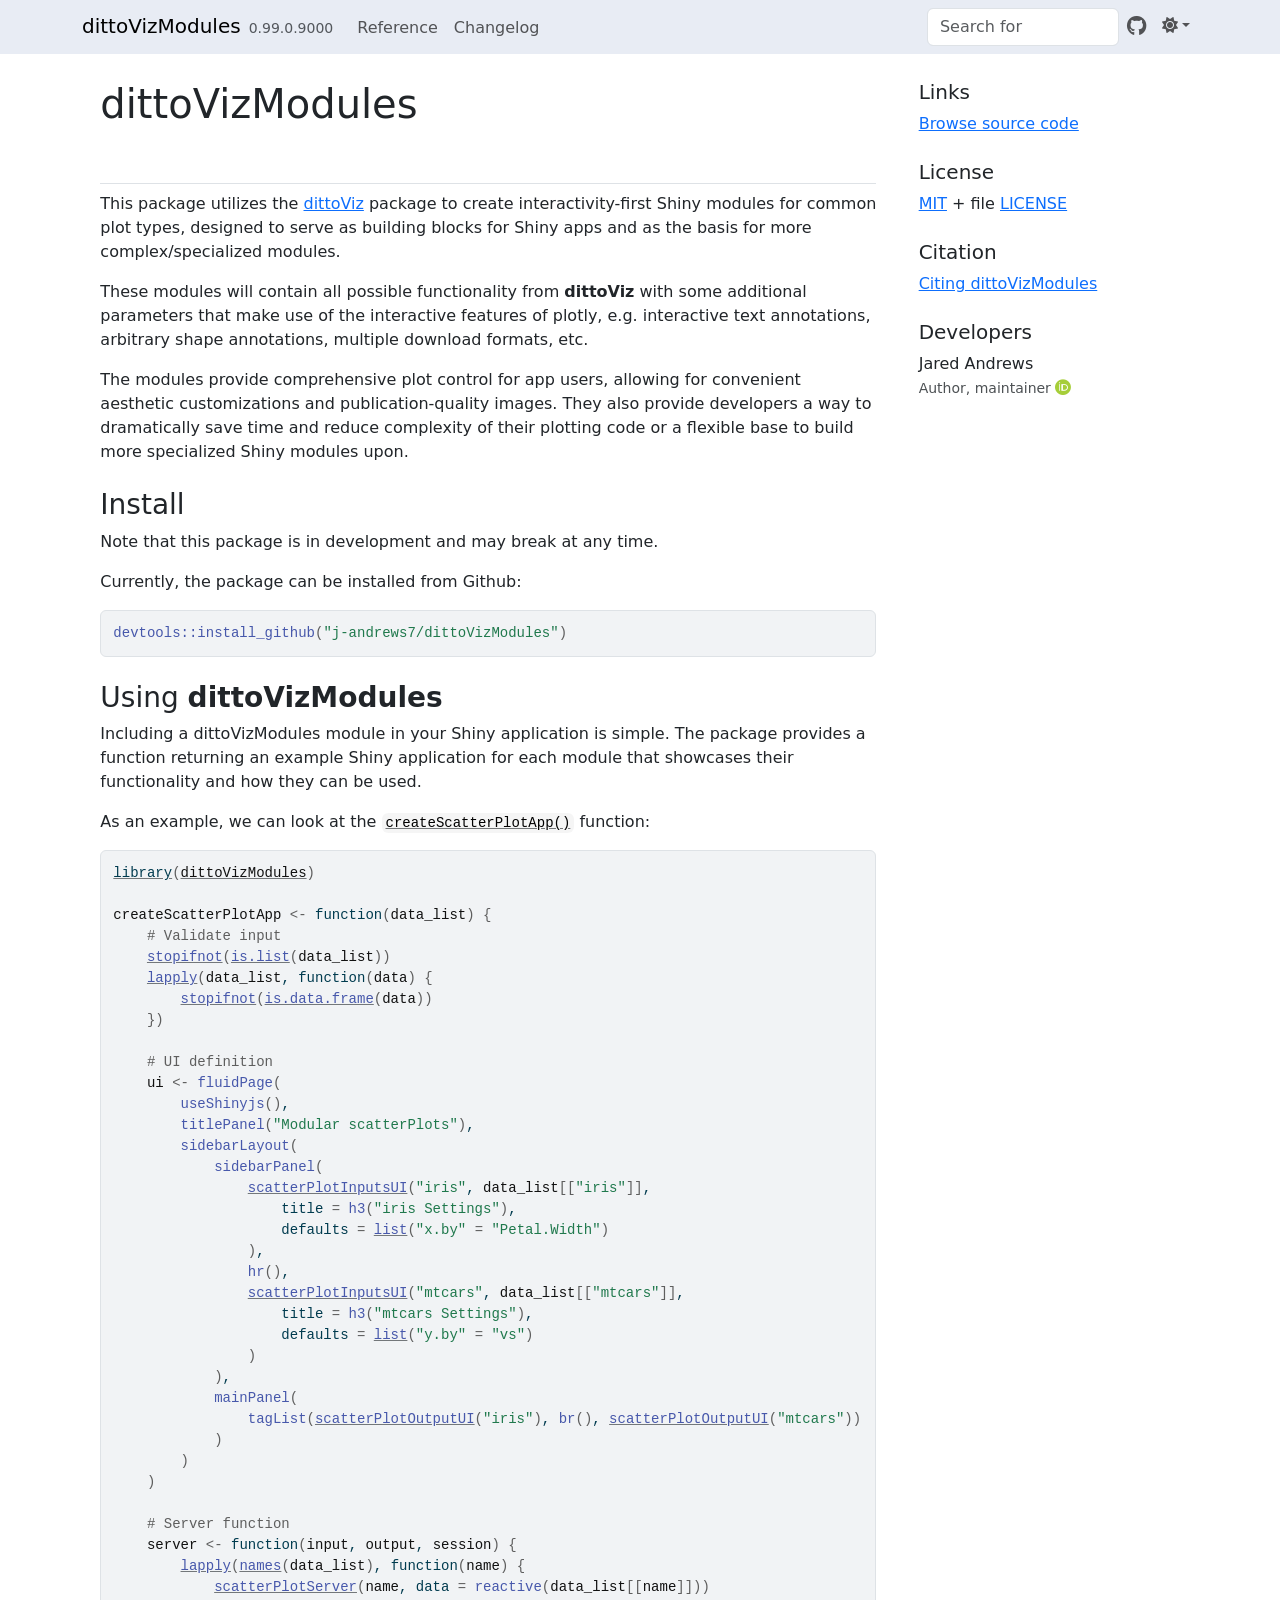
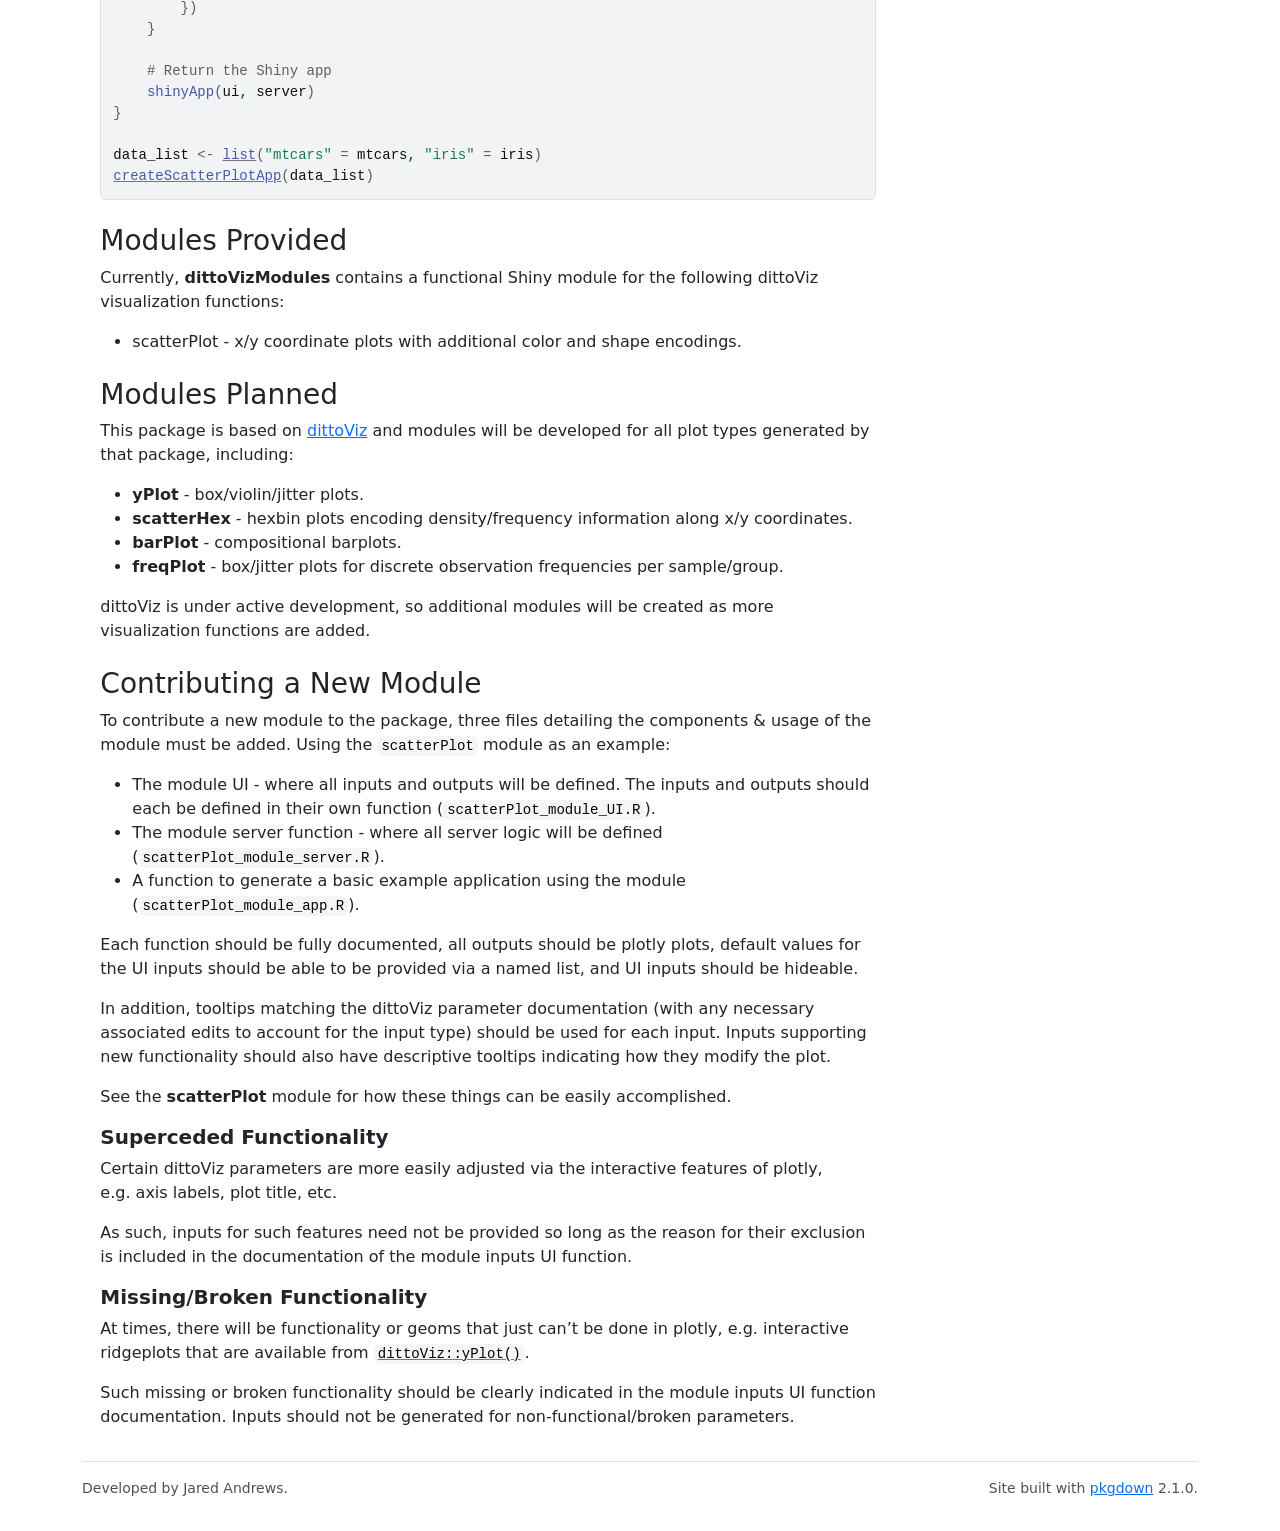
==== index.html @ 71a92047 "Deploying to gh-pages from @ j-andrews7/dittoVizModules@448b293eb25b6482a7c7580c569aba8361c8b3fa 🚀" ====
<!DOCTYPE html>
<!-- Generated by pkgdown: do not edit by hand --><html lang="en">
<head>
<meta http-equiv="Content-Type" content="text/html; charset=UTF-8">
<meta charset="utf-8">
<meta http-equiv="X-UA-Compatible" content="IE=edge">
<meta name="viewport" content="width=device-width, initial-scale=1, shrink-to-fit=no">
<title>Flexible, Interactive Shiny Modules For dittoViz Plots • dittoVizModules</title>
<script src="lightswitch.js"></script><script src="deps/jquery-3.6.0/jquery-3.6.0.min.js"></script><meta name="viewport" content="width=device-width, initial-scale=1, shrink-to-fit=no">
<link href="deps/bootstrap-5.3.1/bootstrap.min.css" rel="stylesheet">
<script src="deps/bootstrap-5.3.1/bootstrap.bundle.min.js"></script><link href="deps/font-awesome-6.4.2/css/all.min.css" rel="stylesheet">
<link href="deps/font-awesome-6.4.2/css/v4-shims.min.css" rel="stylesheet">
<script src="deps/headroom-0.11.0/headroom.min.js"></script><script src="deps/headroom-0.11.0/jQuery.headroom.min.js"></script><script src="deps/bootstrap-toc-1.0.1/bootstrap-toc.min.js"></script><script src="deps/clipboard.js-2.0.11/clipboard.min.js"></script><script src="deps/search-1.0.0/autocomplete.jquery.min.js"></script><script src="deps/search-1.0.0/fuse.min.js"></script><script src="deps/search-1.0.0/mark.min.js"></script><!-- pkgdown --><script src="pkgdown.js"></script><meta property="og:title" content="Flexible, Interactive Shiny Modules For dittoViz Plots">
<meta name="description" content="dittoVizModules offers a core selection of interactivity-first Shiny modules for dittoViz plot types meant to serve as the base for more complex modules. These modules allow for the rapid and convenient construction of Shiny apps with very few lines of code and decouple plotting from the underlying data. As is, these modules allow for full plot aesthetic customization by the end user through UI inputs. Utility functions for simple UI organization and parsing are also provided.">
<meta property="og:description" content="dittoVizModules offers a core selection of interactivity-first Shiny modules for dittoViz plot types meant to serve as the base for more complex modules. These modules allow for the rapid and convenient construction of Shiny apps with very few lines of code and decouple plotting from the underlying data. As is, these modules allow for full plot aesthetic customization by the end user through UI inputs. Utility functions for simple UI organization and parsing are also provided.">
</head>
<body>
    <a href="#main" class="visually-hidden-focusable">Skip to contents</a>


    <nav class="navbar navbar-expand-lg fixed-top " aria-label="Site navigation"><div class="container">

    <a class="navbar-brand me-2" href="index.html">dittoVizModules</a>

    <small class="nav-text text-muted me-auto" data-bs-toggle="tooltip" data-bs-placement="bottom" title="">0.99.0.9000</small>


    <button class="navbar-toggler" type="button" data-bs-toggle="collapse" data-bs-target="#navbar" aria-controls="navbar" aria-expanded="false" aria-label="Toggle navigation">
      <span class="navbar-toggler-icon"></span>
    </button>

    <div id="navbar" class="collapse navbar-collapse ms-3">
      <ul class="navbar-nav me-auto">
<li class="nav-item"><a class="nav-link" href="reference/index.html">Reference</a></li>
<li class="nav-item"><a class="nav-link" href="news/index.html">Changelog</a></li>
      </ul>
<ul class="navbar-nav">
<li class="nav-item"><form class="form-inline" role="search">
 <input class="form-control" type="search" name="search-input" id="search-input" autocomplete="off" aria-label="Search site" placeholder="Search for" data-search-index="search.json">
</form></li>
<li class="nav-item"><a class="external-link nav-link" href="https://github.com/j-andrews7/dittoVizModules/" aria-label="GitHub"><span class="fa fab fa-github fa-lg"></span></a></li>
<li class="nav-item dropdown">
  <button class="nav-link dropdown-toggle" type="button" id="dropdown-lightswitch" data-bs-toggle="dropdown" aria-expanded="false" aria-haspopup="true" aria-label="Light switch"><span class="fa fa-sun"></span></button>
  <ul class="dropdown-menu dropdown-menu-end" aria-labelledby="dropdown-lightswitch">
<li><button class="dropdown-item" data-bs-theme-value="light"><span class="fa fa-sun"></span> Light</button></li>
    <li><button class="dropdown-item" data-bs-theme-value="dark"><span class="fa fa-moon"></span> Dark</button></li>
    <li><button class="dropdown-item" data-bs-theme-value="auto"><span class="fa fa-adjust"></span> Auto</button></li>
  </ul>
</li>
      </ul>
</div>


  </div>
</nav><div class="container template-home">
<div class="row">
  <main id="main" class="col-md-9"><div class="section level1">
<div class="page-header"><h1 id="dittovizmodules">dittoVizModules<a class="anchor" aria-label="anchor" href="#dittovizmodules"></a>
</h1></div>
<p>This package utilizes the <a href="https://github.com/dtm2451/dittoViz" class="external-link">dittoViz</a> package to create interactivity-first Shiny modules for common plot types, designed to serve as building blocks for Shiny apps and as the basis for more complex/specialized modules.</p>
<p>These modules will contain all possible functionality from <strong>dittoViz</strong> with some additional parameters that make use of the interactive features of plotly, e.g. interactive text annotations, arbitrary shape annotations, multiple download formats, etc.</p>
<p>The modules provide comprehensive plot control for app users, allowing for convenient aesthetic customizations and publication-quality images. They also provide developers a way to dramatically save time and reduce complexity of their plotting code or a flexible base to build more specialized Shiny modules upon.</p>
<div class="section level2">
<h2 id="install">Install<a class="anchor" aria-label="anchor" href="#install"></a>
</h2>
<p>Note that this package is in development and may break at any time.</p>
<p>Currently, the package can be installed from Github:</p>
<div class="sourceCode" id="cb1"><pre class="downlit sourceCode r">
<code class="sourceCode R"><span><span class="fu">devtools</span><span class="fu">::</span><span class="fu">install_github</span><span class="op">(</span><span class="st">"j-andrews7/dittoVizModules"</span><span class="op">)</span></span></code></pre></div>
</div>
<div class="section level2">
<h2 id="using-dittovizmodules">Using <strong>dittoVizModules</strong>
<a class="anchor" aria-label="anchor" href="#using-dittovizmodules"></a>
</h2>
<p>Including a dittoVizModules module in your Shiny application is simple. The package provides a function returning an example Shiny application for each module that showcases their functionality and how they can be used.</p>
<p>As an example, we can look at the <code><a href="reference/createScatterplotApp.html">createScatterPlotApp()</a></code> function:</p>
<div class="sourceCode" id="cb2"><pre class="downlit sourceCode r">
<code class="sourceCode R"><span><span class="kw"><a href="https://rdrr.io/r/base/library.html" class="external-link">library</a></span><span class="op">(</span><span class="va"><a href="https://j-andrews7.github.io/dittoVizModules/">dittoVizModules</a></span><span class="op">)</span></span>
<span></span>
<span><span class="va">createScatterPlotApp</span> <span class="op">&lt;-</span> <span class="kw">function</span><span class="op">(</span><span class="va">data_list</span><span class="op">)</span> <span class="op">{</span></span>
<span>    <span class="co"># Validate input</span></span>
<span>    <span class="fu"><a href="https://rdrr.io/r/base/stopifnot.html" class="external-link">stopifnot</a></span><span class="op">(</span><span class="fu"><a href="https://rdrr.io/r/base/list.html" class="external-link">is.list</a></span><span class="op">(</span><span class="va">data_list</span><span class="op">)</span><span class="op">)</span></span>
<span>    <span class="fu"><a href="https://rdrr.io/r/base/lapply.html" class="external-link">lapply</a></span><span class="op">(</span><span class="va">data_list</span>, <span class="kw">function</span><span class="op">(</span><span class="va">data</span><span class="op">)</span> <span class="op">{</span></span>
<span>        <span class="fu"><a href="https://rdrr.io/r/base/stopifnot.html" class="external-link">stopifnot</a></span><span class="op">(</span><span class="fu"><a href="https://rdrr.io/r/base/as.data.frame.html" class="external-link">is.data.frame</a></span><span class="op">(</span><span class="va">data</span><span class="op">)</span><span class="op">)</span></span>
<span>    <span class="op">}</span><span class="op">)</span></span>
<span></span>
<span>    <span class="co"># UI definition</span></span>
<span>    <span class="va">ui</span> <span class="op">&lt;-</span> <span class="fu">fluidPage</span><span class="op">(</span></span>
<span>        <span class="fu">useShinyjs</span><span class="op">(</span><span class="op">)</span>,</span>
<span>        <span class="fu">titlePanel</span><span class="op">(</span><span class="st">"Modular scatterPlots"</span><span class="op">)</span>,</span>
<span>        <span class="fu">sidebarLayout</span><span class="op">(</span></span>
<span>            <span class="fu">sidebarPanel</span><span class="op">(</span></span>
<span>                <span class="fu"><a href="reference/scatterplotInputsUI.html">scatterPlotInputsUI</a></span><span class="op">(</span><span class="st">"iris"</span>, <span class="va">data_list</span><span class="op">[[</span><span class="st">"iris"</span><span class="op">]</span><span class="op">]</span>,</span>
<span>                    title <span class="op">=</span> <span class="fu">h3</span><span class="op">(</span><span class="st">"iris Settings"</span><span class="op">)</span>,</span>
<span>                    defaults <span class="op">=</span> <span class="fu"><a href="https://rdrr.io/r/base/list.html" class="external-link">list</a></span><span class="op">(</span><span class="st">"x.by"</span> <span class="op">=</span> <span class="st">"Petal.Width"</span><span class="op">)</span></span>
<span>                <span class="op">)</span>,</span>
<span>                <span class="fu">hr</span><span class="op">(</span><span class="op">)</span>,</span>
<span>                <span class="fu"><a href="reference/scatterplotInputsUI.html">scatterPlotInputsUI</a></span><span class="op">(</span><span class="st">"mtcars"</span>, <span class="va">data_list</span><span class="op">[[</span><span class="st">"mtcars"</span><span class="op">]</span><span class="op">]</span>,</span>
<span>                    title <span class="op">=</span> <span class="fu">h3</span><span class="op">(</span><span class="st">"mtcars Settings"</span><span class="op">)</span>,</span>
<span>                    defaults <span class="op">=</span> <span class="fu"><a href="https://rdrr.io/r/base/list.html" class="external-link">list</a></span><span class="op">(</span><span class="st">"y.by"</span> <span class="op">=</span> <span class="st">"vs"</span><span class="op">)</span></span>
<span>                <span class="op">)</span></span>
<span>            <span class="op">)</span>,</span>
<span>            <span class="fu">mainPanel</span><span class="op">(</span></span>
<span>                <span class="fu">tagList</span><span class="op">(</span><span class="fu"><a href="reference/scatterplotOutputUI.html">scatterPlotOutputUI</a></span><span class="op">(</span><span class="st">"iris"</span><span class="op">)</span>, <span class="fu">br</span><span class="op">(</span><span class="op">)</span>, <span class="fu"><a href="reference/scatterplotOutputUI.html">scatterPlotOutputUI</a></span><span class="op">(</span><span class="st">"mtcars"</span><span class="op">)</span><span class="op">)</span></span>
<span>            <span class="op">)</span></span>
<span>        <span class="op">)</span></span>
<span>    <span class="op">)</span></span>
<span></span>
<span>    <span class="co"># Server function</span></span>
<span>    <span class="va">server</span> <span class="op">&lt;-</span> <span class="kw">function</span><span class="op">(</span><span class="va">input</span>, <span class="va">output</span>, <span class="va">session</span><span class="op">)</span> <span class="op">{</span></span>
<span>        <span class="fu"><a href="https://rdrr.io/r/base/lapply.html" class="external-link">lapply</a></span><span class="op">(</span><span class="fu"><a href="https://rdrr.io/r/base/names.html" class="external-link">names</a></span><span class="op">(</span><span class="va">data_list</span><span class="op">)</span>, <span class="kw">function</span><span class="op">(</span><span class="va">name</span><span class="op">)</span> <span class="op">{</span></span>
<span>            <span class="fu"><a href="reference/scatterplotServer.html">scatterPlotServer</a></span><span class="op">(</span><span class="va">name</span>, data <span class="op">=</span> <span class="fu">reactive</span><span class="op">(</span><span class="va">data_list</span><span class="op">[[</span><span class="va">name</span><span class="op">]</span><span class="op">]</span><span class="op">)</span><span class="op">)</span></span>
<span>        <span class="op">}</span><span class="op">)</span></span>
<span>    <span class="op">}</span></span>
<span></span>
<span>    <span class="co"># Return the Shiny app</span></span>
<span>    <span class="fu">shinyApp</span><span class="op">(</span><span class="va">ui</span>, <span class="va">server</span><span class="op">)</span></span>
<span><span class="op">}</span></span>
<span></span>
<span><span class="va">data_list</span> <span class="op">&lt;-</span> <span class="fu"><a href="https://rdrr.io/r/base/list.html" class="external-link">list</a></span><span class="op">(</span><span class="st">"mtcars"</span> <span class="op">=</span> <span class="va">mtcars</span>, <span class="st">"iris"</span> <span class="op">=</span> <span class="va">iris</span><span class="op">)</span></span>
<span><span class="fu"><a href="reference/createScatterplotApp.html">createScatterPlotApp</a></span><span class="op">(</span><span class="va">data_list</span><span class="op">)</span></span></code></pre></div>
</div>
<div class="section level2">
<h2 id="modules-provided">Modules Provided<a class="anchor" aria-label="anchor" href="#modules-provided"></a>
</h2>
<p>Currently, <strong>dittoVizModules</strong> contains a functional Shiny module for the following dittoViz visualization functions:</p>
<ul>
<li>scatterPlot - x/y coordinate plots with additional color and shape encodings.</li>
</ul>
</div>
<div class="section level2">
<h2 id="modules-planned">Modules Planned<a class="anchor" aria-label="anchor" href="#modules-planned"></a>
</h2>
<p>This package is based on <a href="https://github.com/dtm2451/dittoViz" class="external-link">dittoViz</a> and modules will be developed for all plot types generated by that package, including:</p>
<ul>
<li>
<strong>yPlot</strong> - box/violin/jitter plots.</li>
<li>
<strong>scatterHex</strong> - hexbin plots encoding density/frequency information along x/y coordinates.</li>
<li>
<strong>barPlot</strong> - compositional barplots.</li>
<li>
<strong>freqPlot</strong> - box/jitter plots for discrete observation frequencies per sample/group.</li>
</ul>
<p>dittoViz is under active development, so additional modules will be created as more visualization functions are added.</p>
</div>
<div class="section level2">
<h2 id="contributing-a-new-module">Contributing a New Module<a class="anchor" aria-label="anchor" href="#contributing-a-new-module"></a>
</h2>
<p>To contribute a new module to the package, three files detailing the components &amp; usage of the module must be added. Using the <code>scatterPlot</code> module as an example:</p>
<ul>
<li>The module UI - where all inputs and outputs will be defined. The inputs and outputs should each be defined in their own function (<code>scatterPlot_module_UI.R</code>).</li>
<li>The module server function - where all server logic will be defined (<code>scatterPlot_module_server.R</code>).</li>
<li>A function to generate a basic example application using the module (<code>scatterPlot_module_app.R</code>).</li>
</ul>
<p>Each function should be fully documented, all outputs should be plotly plots, default values for the UI inputs should be able to be provided via a named list, and UI inputs should be hideable.</p>
<p>In addition, tooltips matching the dittoViz parameter documentation (with any necessary associated edits to account for the input type) should be used for each input. Inputs supporting new functionality should also have descriptive tooltips indicating how they modify the plot.</p>
<p>See the <strong>scatterPlot</strong> module for how these things can be easily accomplished.</p>
<div class="section level3">
<h3 id="superceded-functionality">Superceded Functionality<a class="anchor" aria-label="anchor" href="#superceded-functionality"></a>
</h3>
<p>Certain dittoViz parameters are more easily adjusted via the interactive features of plotly, e.g. axis labels, plot title, etc.</p>
<p>As such, inputs for such features need not be provided so long as the reason for their exclusion is included in the documentation of the module inputs UI function.</p>
</div>
<div class="section level3">
<h3 id="missingbroken-functionality">Missing/Broken Functionality<a class="anchor" aria-label="anchor" href="#missingbroken-functionality"></a>
</h3>
<p>At times, there will be functionality or geoms that just can’t be done in plotly, e.g. interactive ridgeplots that are available from <code><a href="https://rdrr.io/pkg/dittoViz/man/yPlot.html" class="external-link">dittoViz::yPlot()</a></code>.</p>
<p>Such missing or broken functionality should be clearly indicated in the module inputs UI function documentation. Inputs should not be generated for non-functional/broken parameters.</p>
</div>
</div>
</div>
  </main><aside class="col-md-3"><div class="links">
<h2 data-toc-skip>Links</h2>
<ul class="list-unstyled">
<li><a href="https://github.com/j-andrews7/dittoVizModules/" class="external-link">Browse source code</a></li>
</ul>
</div>

<div class="license">
<h2 data-toc-skip>License</h2>
<ul class="list-unstyled">
<li>
<a href="https://opensource.org/licenses/mit-license.php" class="external-link">MIT</a> + file <a href="LICENSE-text.html">LICENSE</a>
</li>
</ul>
</div>


<div class="citation">
<h2 data-toc-skip>Citation</h2>
<ul class="list-unstyled">
<li><a href="authors.html#citation">Citing dittoVizModules</a></li>
</ul>
</div>

<div class="developers">
<h2 data-toc-skip>Developers</h2>
<ul class="list-unstyled">
<li>Jared Andrews <br><small class="roles"> Author, maintainer </small> <a href="https://orcid.org/0000-0002-0780-6248" target="orcid.widget" aria-label="ORCID" class="external-link"><span class="fab fa-orcid orcid" aria-hidden="true"></span></a> </li>
</ul>
</div>



  </aside>
</div>


    <footer><div class="pkgdown-footer-left">
  <p>Developed by Jared Andrews.</p>
</div>

<div class="pkgdown-footer-right">
  <p>Site built with <a href="https://pkgdown.r-lib.org/" class="external-link">pkgdown</a> 2.1.0.</p>
</div>

    </footer>
</div>





  </body>
</html>
---- deps/font-awesome-6.4.2/css/v4-shims.min.css ----
/*!
 * Font Awesome Free 6.4.2 by @fontawesome - https://fontawesome.com
 * License - https://fontawesome.com/license/free (Icons: CC BY 4.0, Fonts: SIL OFL 1.1, Code: MIT License)
 * Copyright 2023 Fonticons, Inc.
 */
.fa.fa-glass:before{content:"\f000"}.fa.fa-envelope-o{font-family:"Font Awesome 6 Free";font-weight:400}.fa.fa-envelope-o:before{content:"\f0e0"}.fa.fa-star-o{font-family:"Font Awesome 6 Free";font-weight:400}.fa.fa-star-o:before{content:"\f005"}.fa.fa-close:before,.fa.fa-remove:before{content:"\f00d"}.fa.fa-gear:before{content:"\f013"}.fa.fa-trash-o{font-family:"Font Awesome 6 Free";font-weight:400}.fa.fa-trash-o:before{content:"\f2ed"}.fa.fa-home:before{content:"\f015"}.fa.fa-file-o{font-family:"Font Awesome 6 Free";font-weight:400}.fa.fa-file-o:before{content:"\f15b"}.fa.fa-clock-o{font-family:"Font Awesome 6 Free";font-weight:400}.fa.fa-clock-o:before{content:"\f017"}.fa.fa-arrow-circle-o-down{font-family:"Font Awesome 6 Free";font-weight:400}.fa.fa-arrow-circle-o-down:before{content:"\f358"}.fa.fa-arrow-circle-o-up{font-family:"Font Awesome 6 Free";font-weight:400}.fa.fa-arrow-circle-o-up:before{content:"\f35b"}.fa.fa-play-circle-o{font-family:"Font Awesome 6 Free";font-weight:400}.fa.fa-play-circle-o:before{content:"\f144"}.fa.fa-repeat:before,.fa.fa-rotate-right:before{content:"\f01e"}.fa.fa-refresh:before{content:"\f021"}.fa.fa-list-alt{font-family:"Font Awesome 6 Free";font-weight:400}.fa.fa-list-alt:before{content:"\f022"}.fa.fa-dedent:before{content:"\f03b"}.fa.fa-video-camera:before{content:"\f03d"}.fa.fa-picture-o{font-family:"Font Awesome 6 Free";font-weight:400}.fa.fa-picture-o:before{content:"\f03e"}.fa.fa-photo{font-family:"Font Awesome 6 Free";font-weight:400}.fa.fa-photo:before{content:"\f03e"}.fa.fa-image{font-family:"Font Awesome 6 Free";font-weight:400}.fa.fa-image:before{content:"\f03e"}.fa.fa-map-marker:before{content:"\f3c5"}.fa.fa-pencil-square-o{font-family:"Font Awesome 6 Free";font-weight:400}.fa.fa-pencil-square-o:before{content:"\f044"}.fa.fa-edit{font-family:"Font Awesome 6 Free";font-weight:400}.fa.fa-edit:before{content:"\f044"}.fa.fa-share-square-o:before{content:"\f14d"}.fa.fa-check-square-o{font-family:"Font Awesome 6 Free";font-weight:400}.fa.fa-check-square-o:before{content:"\f14a"}.fa.fa-arrows:before{content:"\f0b2"}.fa.fa-times-circle-o{font-family:"Font Awesome 6 Free";font-weight:400}.fa.fa-times-circle-o:before{content:"\f057"}.fa.fa-check-circle-o{font-family:"Font Awesome 6 Free";font-weight:400}.fa.fa-check-circle-o:before{content:"\f058"}.fa.fa-mail-forward:before{content:"\f064"}.fa.fa-expand:before{content:"\f424"}.fa.fa-compress:before{content:"\f422"}.fa.fa-eye,.fa.fa-eye-slash{font-family:"Font Awesome 6 Free";font-weight:400}.fa.fa-warning:before{content:"\f071"}.fa.fa-calendar:before{content:"\f073"}.fa.fa-arrows-v:before{content:"\f338"}.fa.fa-arrows-h:before{content:"\f337"}.fa.fa-bar-chart-o:before,.fa.fa-bar-chart:before{content:"\e0e3"}.fa.fa-twitter-square{font-family:"Font Awesome 6 Brands";font-weight:400}.fa.fa-twitter-square:before{content:"\f081"}.fa.fa-facebook-square{font-family:"Font Awesome 6 Brands";font-weight:400}.fa.fa-facebook-square:before{content:"\f082"}.fa.fa-gears:before{content:"\f085"}.fa.fa-thumbs-o-up{font-family:"Font Awesome 6 Free";font-weight:400}.fa.fa-thumbs-o-up:before{content:"\f164"}.fa.fa-thumbs-o-down{font-family:"Font Awesome 6 Free";font-weight:400}.fa.fa-thumbs-o-down:before{content:"\f165"}.fa.fa-heart-o{font-family:"Font Awesome 6 Free";font-weight:400}.fa.fa-heart-o:before{content:"\f004"}.fa.fa-sign-out:before{content:"\f2f5"}.fa.fa-linkedin-square{font-family:"Font Awesome 6 Brands";font-weight:400}.fa.fa-linkedin-square:before{content:"\f08c"}.fa.fa-thumb-tack:before{content:"\f08d"}.fa.fa-external-link:before{content:"\f35d"}.fa.fa-sign-in:before{content:"\f2f6"}.fa.fa-github-square{font-family:"Font Awesome 6 Brands";font-weight:400}.fa.fa-github-square:before{content:"\f092"}.fa.fa-lemon-o{font-family:"Font Awesome 6 Free";font-weight:400}.fa.fa-lemon-o:before{content:"\f094"}.fa.fa-square-o{font-family:"Font Awesome 6 Free";font-weight:400}.fa.fa-square-o:before{content:"\f0c8"}.fa.fa-bookmark-o{font-family:"Font Awesome 6 Free";font-weight:400}.fa.fa-bookmark-o:before{content:"\f02e"}.fa.fa-facebook,.fa.fa-twitter{font-family:"Font Awesome 6 Brands";font-weight:400}.fa.fa-facebook:before{content:"\f39e"}.fa.fa-facebook-f{font-family:"Font Awesome 6 Brands";font-weight:400}.fa.fa-facebook-f:before{content:"\f39e"}.fa.fa-github{font-family:"Font Awesome 6 Brands";font-weight:400}.fa.fa-credit-card{font-family:"Font Awesome 6 Free";font-weight:400}.fa.fa-feed:before{content:"\f09e"}.fa.fa-hdd-o{font-family:"Font Awesome 6 Free";font-weight:400}.fa.fa-hdd-o:before{content:"\f0a0"}.fa.fa-hand-o-right{font-family:"Font Awesome 6 Free";font-weight:400}.fa.fa-hand-o-right:before{content:"\f0a4"}.fa.fa-hand-o-left{font-family:"Font Awesome 6 Free";font-weight:400}.fa.fa-hand-o-left:before{content:"\f0a5"}.fa.fa-hand-o-up{font-family:"Font Awesome 6 Free";font-weight:400}.fa.fa-hand-o-up:before{content:"\f0a6"}.fa.fa-hand-o-down{font-family:"Font Awesome 6 Free";font-weight:400}.fa.fa-hand-o-down:before{content:"\f0a7"}.fa.fa-globe:before{content:"\f57d"}.fa.fa-tasks:before{content:"\f828"}.fa.fa-arrows-alt:before{content:"\f31e"}.fa.fa-group:before{content:"\f0c0"}.fa.fa-chain:before{content:"\f0c1"}.fa.fa-cut:before{content:"\f0c4"}.fa.fa-files-o{font-family:"Font Awesome 6 Free";font-weight:400}.fa.fa-files-o:before{content:"\f0c5"}.fa.fa-floppy-o{font-family:"Font Awesome 6 Free";font-weight:400}.fa.fa-floppy-o:before{content:"\f0c7"}.fa.fa-save{font-family:"Font Awesome 6 Free";font-weight:400}.fa.fa-save:before{content:"\f0c7"}.fa.fa-navicon:before,.fa.fa-reorder:before{content:"\f0c9"}.fa.fa-magic:before{content:"\e2ca"}.fa.fa-pinterest,.fa.fa-pinterest-square{font-family:"Font Awesome 6 Brands";font-weight:400}.fa.fa-pinterest-square:before{content:"\f0d3"}.fa.fa-google-plus-square{font-family:"Font Awesome 6 Brands";font-weight:400}.fa.fa-google-plus-square:before{content:"\f0d4"}.fa.fa-google-plus{font-family:"Font Awesome 6 Brands";font-weight:400}.fa.fa-google-plus:before{content:"\f0d5"}.fa.fa-money:before{content:"\f3d1"}.fa.fa-unsorted:before{content:"\f0dc"}.fa.fa-sort-desc:before{content:"\f0dd"}.fa.fa-sort-asc:before{content:"\f0de"}.fa.fa-linkedin{font-family:"Font Awesome 6 Brands";font-weight:400}.fa.fa-linkedin:before{content:"\f0e1"}.fa.fa-rotate-left:before{content:"\f0e2"}.fa.fa-legal:before{content:"\f0e3"}.fa.fa-dashboard:before,.fa.fa-tachometer:before{content:"\f625"}.fa.fa-comment-o{font-family:"Font Awesome 6 Free";font-weight:400}.fa.fa-comment-o:before{content:"\f075"}.fa.fa-comments-o{font-family:"Font Awesome 6 Free";font-weight:400}.fa.fa-comments-o:before{content:"\f086"}.fa.fa-flash:before{content:"\f0e7"}.fa.fa-clipboard:before{content:"\f0ea"}.fa.fa-lightbulb-o{font-family:"Font Awesome 6 Free";font-weight:400}.fa.fa-lightbulb-o:before{content:"\f0eb"}.fa.fa-exchange:before{content:"\f362"}.fa.fa-cloud-download:before{content:"\f0ed"}.fa.fa-cloud-upload:before{content:"\f0ee"}.fa.fa-bell-o{font-family:"Font Awesome 6 Free";font-weight:400}.fa.fa-bell-o:before{content:"\f0f3"}.fa.fa-cutlery:before{content:"\f2e7"}.fa.fa-file-text-o{font-family:"Font Awesome 6 Free";font-weight:400}.fa.fa-file-text-o:before{content:"\f15c"}.fa.fa-building-o{font-family:"Font Awesome 6 Free";font-weight:400}.fa.fa-building-o:before{content:"\f1ad"}.fa.fa-hospital-o{font-family:"Font Awesome 6 Free";font-weight:400}.fa.fa-hospital-o:before{content:"\f0f8"}.fa.fa-tablet:before{content:"\f3fa"}.fa.fa-mobile-phone:before,.fa.fa-mobile:before{content:"\f3cd"}.fa.fa-circle-o{font-family:"Font Awesome 6 Free";font-weight:400}.fa.fa-circle-o:before{content:"\f111"}.fa.fa-mail-reply:before{content:"\f3e5"}.fa.fa-github-alt{font-family:"Font Awesome 6 Brands";font-weight:400}.fa.fa-folder-o{font-family:"Font Awesome 6 Free";font-weight:400}.fa.fa-folder-o:before{content:"\f07b"}.fa.fa-folder-open-o{font-family:"Font Awesome 6 Free";font-weight:400}.fa.fa-folder-open-o:before{content:"\f07c"}.fa.fa-smile-o{font-family:"Font Awesome 6 Free";font-weight:400}.fa.fa-smile-o:before{content:"\f118"}.fa.fa-frown-o{font-family:"Font Awesome 6 Free";font-weight:400}.fa.fa-frown-o:before{content:"\f119"}.fa.fa-meh-o{font-family:"Font Awesome 6 Free";font-weight:400}.fa.fa-meh-o:before{content:"\f11a"}.fa.fa-keyboard-o{font-family:"Font Awesome 6 Free";font-weight:400}.fa.fa-keyboard-o:before{content:"\f11c"}.fa.fa-flag-o{font-family:"Font Awesome 6 Free";font-weight:400}.fa.fa-flag-o:before{content:"\f024"}.fa.fa-mail-reply-all:before{content:"\f122"}.fa.fa-star-half-o{font-family:"Font Awesome 6 Free";font-weight:400}.fa.fa-star-half-o:before{content:"\f5c0"}.fa.fa-star-half-empty{font-family:"Font Awesome 6 Free";font-weight:400}.fa.fa-star-half-empty:before{content:"\f5c0"}.fa.fa-star-half-full{font-family:"Font Awesome 6 Free";font-weight:400}.fa.fa-star-half-full:before{content:"\f5c0"}.fa.fa-code-fork:before{content:"\f126"}.fa.fa-chain-broken:before,.fa.fa-unlink:before{content:"\f127"}.fa.fa-calendar-o{font-family:"Font Awesome 6 Free";font-weight:400}.fa.fa-calendar-o:before{content:"\f133"}.fa.fa-css3,.fa.fa-html5,.fa.fa-maxcdn{font-family:"Font Awesome 6 Brands";font-weight:400}.fa.fa-unlock-alt:before{content:"\f09c"}.fa.fa-minus-square-o{font-family:"Font Awesome 6 Free";font-weight:400}.fa.fa-minus-square-o:before{content:"\f146"}.fa.fa-level-up:before{content:"\f3bf"}.fa.fa-level-down:before{content:"\f3be"}.fa.fa-pencil-square:before{content:"\f14b"}.fa.fa-external-link-square:before{content:"\f360"}.fa.fa-compass{font-family:"Font Awesome 6 Free";font-weight:400}.fa.fa-caret-square-o-down{font-family:"Font Awesome 6 Free";font-weight:400}.fa.fa-caret-square-o-down:before{content:"\f150"}.fa.fa-toggle-down{font-family:"Font Awesome 6 Free";font-weight:400}.fa.fa-toggle-down:before{content:"\f150"}.fa.fa-caret-square-o-up{font-family:"Font Awesome 6 Free";font-weight:400}.fa.fa-caret-square-o-up:before{content:"\f151"}.fa.fa-toggle-up{font-family:"Font Awesome 6 Free";font-weight:400}.fa.fa-toggle-up:before{content:"\f151"}.fa.fa-caret-square-o-right{font-family:"Font Awesome 6 Free";font-weight:400}.fa.fa-caret-square-o-right:before{content:"\f152"}.fa.fa-toggle-right{font-family:"Font Awesome 6 Free";font-weight:400}.fa.fa-toggle-right:before{content:"\f152"}.fa.fa-eur:before,.fa.fa-euro:before{content:"\f153"}.fa.fa-gbp:before{content:"\f154"}.fa.fa-dollar:before,.fa.fa-usd:before{content:"\24"}.fa.fa-inr:before,.fa.fa-rupee:before{content:"\e1bc"}.fa.fa-cny:before,.fa.fa-jpy:before,.fa.fa-rmb:before,.fa.fa-yen:before{content:"\f157"}.fa.fa-rouble:before,.fa.fa-rub:before,.fa.fa-ruble:before{content:"\f158"}.fa.fa-krw:before,.fa.fa-won:before{content:"\f159"}.fa.fa-bitcoin,.fa.fa-btc{font-family:"Font Awesome 6 Brands";font-weight:400}.fa.fa-bitcoin:before{content:"\f15a"}.fa.fa-file-text:before{content:"\f15c"}.fa.fa-sort-alpha-asc:before{content:"\f15d"}.fa.fa-sort-alpha-desc:before{content:"\f881"}.fa.fa-sort-amount-asc:before{content:"\f884"}.fa.fa-sort-amount-desc:before{content:"\f160"}.fa.fa-sort-numeric-asc:before{content:"\f162"}.fa.fa-sort-numeric-desc:before{content:"\f886"}.fa.fa-youtube-square{font-family:"Font Awesome 6 Brands";font-weight:400}.fa.fa-youtube-square:before{content:"\f431"}.fa.fa-xing,.fa.fa-xing-square,.fa.fa-youtube{font-family:"Font Awesome 6 Brands";font-weight:400}.fa.fa-xing-square:before{content:"\f169"}.fa.fa-youtube-play{font-family:"Font Awesome 6 Brands";font-weight:400}.fa.fa-youtube-play:before{content:"\f167"}.fa.fa-adn,.fa.fa-bitbucket,.fa.fa-bitbucket-square,.fa.fa-dropbox,.fa.fa-flickr,.fa.fa-instagram,.fa.fa-stack-overflow{font-family:"Font Awesome 6 Brands";font-weight:400}.fa.fa-bitbucket-square:before{content:"\f171"}.fa.fa-tumblr,.fa.fa-tumblr-square{font-family:"Font Awesome 6 Brands";font-weight:400}.fa.fa-tumblr-square:before{content:"\f174"}.fa.fa-long-arrow-down:before{content:"\f309"}.fa.fa-long-arrow-up:before{content:"\f30c"}.fa.fa-long-arrow-left:before{content:"\f30a"}.fa.fa-long-arrow-right:before{content:"\f30b"}.fa.fa-android,.fa.fa-apple,.fa.fa-dribbble,.fa.fa-foursquare,.fa.fa-gittip,.fa.fa-gratipay,.fa.fa-linux,.fa.fa-skype,.fa.fa-trello,.fa.fa-windows{font-family:"Font Awesome 6 Brands";font-weight:400}.fa.fa-gittip:before{content:"\f184"}.fa.fa-sun-o{font-family:"Font Awesome 6 Free";font-weight:400}.fa.fa-sun-o:before{content:"\f185"}.fa.fa-moon-o{font-family:"Font Awesome 6 Free";font-weight:400}.fa.fa-moon-o:before{content:"\f186"}.fa.fa-pagelines,.fa.fa-renren,.fa.fa-stack-exchange,.fa.fa-vk,.fa.fa-weibo{font-family:"Font Awesome 6 Brands";font-weight:400}.fa.fa-arrow-circle-o-right{font-family:"Font Awesome 6 Free";font-weight:400}.fa.fa-arrow-circle-o-right:before{content:"\f35a"}.fa.fa-arrow-circle-o-left{font-family:"Font Awesome 6 Free";font-weight:400}.fa.fa-arrow-circle-o-left:before{content:"\f359"}.fa.fa-caret-square-o-left{font-family:"Font Awesome 6 Free";font-weight:400}.fa.fa-caret-square-o-left:before{content:"\f191"}.fa.fa-toggle-left{font-family:"Font Awesome 6 Free";font-weight:400}.fa.fa-toggle-left:before{content:"\f191"}.fa.fa-dot-circle-o{font-family:"Font Awesome 6 Free";font-weight:400}.fa.fa-dot-circle-o:before{content:"\f192"}.fa.fa-vimeo-square{font-family:"Font Awesome 6 Brands";font-weight:400}.fa.fa-vimeo-square:before{content:"\f194"}.fa.fa-try:before,.fa.fa-turkish-lira:before{content:"\e2bb"}.fa.fa-plus-square-o{font-family:"Font Awesome 6 Free";font-weight:400}.fa.fa-plus-square-o:before{content:"\f0fe"}.fa.fa-openid,.fa.fa-slack,.fa.fa-wordpress{font-family:"Font Awesome 6 Brands";font-weight:400}.fa.fa-bank:before,.fa.fa-institution:before{content:"\f19c"}.fa.fa-mortar-board:before{content:"\f19d"}.fa.fa-google,.fa.fa-reddit,.fa.fa-reddit-square,.fa.fa-yahoo{font-family:"Font Awesome 6 Brands";font-weight:400}.fa.fa-reddit-square:before{content:"\f1a2"}.fa.fa-behance,.fa.fa-behance-square,.fa.fa-delicious,.fa.fa-digg,.fa.fa-drupal,.fa.fa-joomla,.fa.fa-pied-piper-alt,.fa.fa-pied-piper-pp,.fa.fa-stumbleupon,.fa.fa-stumbleupon-circle{font-family:"Font Awesome 6 Brands";font-weight:400}.fa.fa-behance-square:before{content:"\f1b5"}.fa.fa-steam,.fa.fa-steam-square{font-family:"Font Awesome 6 Brands";font-weight:400}.fa.fa-steam-square:before{content:"\f1b7"}.fa.fa-automobile:before{content:"\f1b9"}.fa.fa-cab:before{content:"\f1ba"}.fa.fa-deviantart,.fa.fa-soundcloud,.fa.fa-spotify{font-family:"Font Awesome 6 Brands";font-weight:400}.fa.fa-file-pdf-o{font-family:"Font Awesome 6 Free";font-weight:400}.fa.fa-file-pdf-o:before{content:"\f1c1"}.fa.fa-file-word-o{font-family:"Font Awesome 6 Free";font-weight:400}.fa.fa-file-word-o:before{content:"\f1c2"}.fa.fa-file-excel-o{font-family:"Font Awesome 6 Free";font-weight:400}.fa.fa-file-excel-o:before{content:"\f1c3"}.fa.fa-file-powerpoint-o{font-family:"Font Awesome 6 Free";font-weight:400}.fa.fa-file-powerpoint-o:before{content:"\f1c4"}.fa.fa-file-image-o{font-family:"Font Awesome 6 Free";font-weight:400}.fa.fa-file-image-o:before{content:"\f1c5"}.fa.fa-file-photo-o{font-family:"Font Awesome 6 Free";font-weight:400}.fa.fa-file-photo-o:before{content:"\f1c5"}.fa.fa-file-picture-o{font-family:"Font Awesome 6 Free";font-weight:400}.fa.fa-file-picture-o:before{content:"\f1c5"}.fa.fa-file-archive-o{font-family:"Font Awesome 6 Free";font-weight:400}.fa.fa-file-archive-o:before{content:"\f1c6"}.fa.fa-file-zip-o{font-family:"Font Awesome 6 Free";font-weight:400}.fa.fa-file-zip-o:before{content:"\f1c6"}.fa.fa-file-audio-o{font-family:"Font Awesome 6 Free";font-weight:400}.fa.fa-file-audio-o:before{content:"\f1c7"}.fa.fa-file-sound-o{font-family:"Font Awesome 6 Free";font-weight:400}.fa.fa-file-sound-o:before{content:"\f1c7"}.fa.fa-file-video-o{font-family:"Font Awesome 6 Free";font-weight:400}.fa.fa-file-video-o:before{content:"\f1c8"}.fa.fa-file-movie-o{font-family:"Font Awesome 6 Free";font-weight:400}.fa.fa-file-movie-o:before{content:"\f1c8"}.fa.fa-file-code-o{font-family:"Font Awesome 6 Free";font-weight:400}.fa.fa-file-code-o:before{content:"\f1c9"}.fa.fa-codepen,.fa.fa-jsfiddle,.fa.fa-vine{font-family:"Font Awesome 6 Brands";font-weight:400}.fa.fa-life-bouy:before,.fa.fa-life-buoy:before,.fa.fa-life-saver:before,.fa.fa-support:before{content:"\f1cd"}.fa.fa-circle-o-notch:before{content:"\f1ce"}.fa.fa-ra,.fa.fa-rebel{font-family:"Font Awesome 6 Brands";font-weight:400}.fa.fa-ra:before{content:"\f1d0"}.fa.fa-resistance{font-family:"Font Awesome 6 Brands";font-weight:400}.fa.fa-resistance:before{content:"\f1d0"}.fa.fa-empire,.fa.fa-ge{font-family:"Font Awesome 6 Brands";font-weight:400}.fa.fa-ge:before{content:"\f1d1"}.fa.fa-git-square{font-family:"Font Awesome 6 Brands";font-weight:400}.fa.fa-git-square:before{content:"\f1d2"}.fa.fa-git,.fa.fa-hacker-news,.fa.fa-y-combinator-square{font-family:"Font Awesome 6 Brands";font-weight:400}.fa.fa-y-combinator-square:before{content:"\f1d4"}.fa.fa-yc-square{font-family:"Font Awesome 6 Brands";font-weight:400}.fa.fa-yc-square:before{content:"\f1d4"}.fa.fa-qq,.fa.fa-tencent-weibo,.fa.fa-wechat,.fa.fa-weixin{font-family:"Font Awesome 6 Brands";font-weight:400}.fa.fa-wechat:before{content:"\f1d7"}.fa.fa-send:before{content:"\f1d8"}.fa.fa-paper-plane-o{font-family:"Font Awesome 6 Free";font-weight:400}.fa.fa-paper-plane-o:before{content:"\f1d8"}.fa.fa-send-o{font-family:"Font Awesome 6 Free";font-weight:400}.fa.fa-send-o:before{content:"\f1d8"}.fa.fa-circle-thin{font-family:"Font Awesome 6 Free";font-weight:400}.fa.fa-circle-thin:before{content:"\f111"}.fa.fa-header:before{content:"\f1dc"}.fa.fa-futbol-o{font-family:"Font Awesome 6 Free";font-weight:400}.fa.fa-futbol-o:before{content:"\f1e3"}.fa.fa-soccer-ball-o{font-family:"Font Awesome 6 Free";font-weight:400}.fa.fa-soccer-ball-o:before{content:"\f1e3"}.fa.fa-slideshare,.fa.fa-twitch,.fa.fa-yelp{font-family:"Font Awesome 6 Brands";font-weight:400}.fa.fa-newspaper-o{font-family:"Font Awesome 6 Free";font-weight:400}.fa.fa-newspaper-o:before{content:"\f1ea"}.fa.fa-cc-amex,.fa.fa-cc-discover,.fa.fa-cc-mastercard,.fa.fa-cc-paypal,.fa.fa-cc-stripe,.fa.fa-cc-visa,.fa.fa-google-wallet,.fa.fa-paypal{font-family:"Font Awesome 6 Brands";font-weight:400}.fa.fa-bell-slash-o{font-family:"Font Awesome 6 Free";font-weight:400}.fa.fa-bell-slash-o:before{content:"\f1f6"}.fa.fa-trash:before{content:"\f2ed"}.fa.fa-copyright{font-family:"Font Awesome 6 Free";font-weight:400}.fa.fa-eyedropper:before{content:"\f1fb"}.fa.fa-area-chart:before{content:"\f1fe"}.fa.fa-pie-chart:before{content:"\f200"}.fa.fa-line-chart:before{content:"\f201"}.fa.fa-lastfm,.fa.fa-lastfm-square{font-family:"Font Awesome 6 Brands";font-weight:400}.fa.fa-lastfm-square:before{content:"\f203"}.fa.fa-angellist,.fa.fa-ioxhost{font-family:"Font Awesome 6 Brands";font-weight:400}.fa.fa-cc{font-family:"Font Awesome 6 Free";font-weight:400}.fa.fa-cc:before{content:"\f20a"}.fa.fa-ils:before,.fa.fa-shekel:before,.fa.fa-sheqel:before{content:"\f20b"}.fa.fa-buysellads,.fa.fa-connectdevelop,.fa.fa-dashcube,.fa.fa-forumbee,.fa.fa-leanpub,.fa.fa-sellsy,.fa.fa-shirtsinbulk,.fa.fa-simplybuilt,.fa.fa-skyatlas{font-family:"Font Awesome 6 Brands";font-weight:400}.fa.fa-diamond{font-family:"Font Awesome 6 Free";font-weight:400}.fa.fa-diamond:before{content:"\f3a5"}.fa.fa-intersex:before,.fa.fa-transgender:before{content:"\f224"}.fa.fa-transgender-alt:before{content:"\f225"}.fa.fa-facebook-official{font-family:"Font Awesome 6 Brands";font-weight:400}.fa.fa-facebook-official:before{content:"\f09a"}.fa.fa-pinterest-p,.fa.fa-whatsapp{font-family:"Font Awesome 6 Brands";font-weight:400}.fa.fa-hotel:before{content:"\f236"}.fa.fa-medium,.fa.fa-viacoin,.fa.fa-y-combinator,.fa.fa-yc{font-family:"Font Awesome 6 Brands";font-weight:400}.fa.fa-yc:before{content:"\f23b"}.fa.fa-expeditedssl,.fa.fa-opencart,.fa.fa-optin-monster{font-family:"Font Awesome 6 Brands";font-weight:400}.fa.fa-battery-4:before,.fa.fa-battery:before{content:"\f240"}.fa.fa-battery-3:before{content:"\f241"}.fa.fa-battery-2:before{content:"\f242"}.fa.fa-battery-1:before{content:"\f243"}.fa.fa-battery-0:before{content:"\f244"}.fa.fa-object-group,.fa.fa-object-ungroup,.fa.fa-sticky-note-o{font-family:"Font Awesome 6 Free";font-weight:400}.fa.fa-sticky-note-o:before{content:"\f249"}.fa.fa-cc-diners-club,.fa.fa-cc-jcb{font-family:"Font Awesome 6 Brands";font-weight:400}.fa.fa-clone{font-family:"Font Awesome 6 Free";font-weight:400}.fa.fa-hourglass-o:before{content:"\f254"}.fa.fa-hourglass-1:before{content:"\f251"}.fa.fa-hourglass-2:before{content:"\f252"}.fa.fa-hourglass-3:before{content:"\f253"}.fa.fa-hand-rock-o{font-family:"Font Awesome 6 Free";font-weight:400}.fa.fa-hand-rock-o:before{content:"\f255"}.fa.fa-hand-grab-o{font-family:"Font Awesome 6 Free";font-weight:400}.fa.fa-hand-grab-o:before{content:"\f255"}.fa.fa-hand-paper-o{font-family:"Font Awesome 6 Free";font-weight:400}.fa.fa-hand-paper-o:before{content:"\f256"}.fa.fa-hand-stop-o{font-family:"Font Awesome 6 Free";font-weight:400}.fa.fa-hand-stop-o:before{content:"\f256"}.fa.fa-hand-scissors-o{font-family:"Font Awesome 6 Free";font-weight:400}.fa.fa-hand-scissors-o:before{content:"\f257"}.fa.fa-hand-lizard-o{font-family:"Font Awesome 6 Free";font-weight:400}.fa.fa-hand-lizard-o:before{content:"\f258"}.fa.fa-hand-spock-o{font-family:"Font Awesome 6 Free";font-weight:400}.fa.fa-hand-spock-o:before{content:"\f259"}.fa.fa-hand-pointer-o{font-family:"Font Awesome 6 Free";font-weight:400}.fa.fa-hand-pointer-o:before{content:"\f25a"}.fa.fa-hand-peace-o{font-family:"Font Awesome 6 Free";font-weight:400}.fa.fa-hand-peace-o:before{content:"\f25b"}.fa.fa-registered{font-family:"Font Awesome 6 Free";font-weight:400}.fa.fa-creative-commons,.fa.fa-gg,.fa.fa-gg-circle,.fa.fa-odnoklassniki,.fa.fa-odnoklassniki-square{font-family:"Font Awesome 6 Brands";font-weight:400}.fa.fa-odnoklassniki-square:before{content:"\f264"}.fa.fa-chrome,.fa.fa-firefox,.fa.fa-get-pocket,.fa.fa-internet-explorer,.fa.fa-opera,.fa.fa-safari,.fa.fa-wikipedia-w{font-family:"Font Awesome 6 Brands";font-weight:400}.fa.fa-television:before{content:"\f26c"}.fa.fa-500px,.fa.fa-amazon,.fa.fa-contao{font-family:"Font Awesome 6 Brands";font-weight:400}.fa.fa-calendar-plus-o{font-family:"Font Awesome 6 Free";font-weight:400}.fa.fa-calendar-plus-o:before{content:"\f271"}.fa.fa-calendar-minus-o{font-family:"Font Awesome 6 Free";font-weight:400}.fa.fa-calendar-minus-o:before{content:"\f272"}.fa.fa-calendar-times-o{font-family:"Font Awesome 6 Free";font-weight:400}.fa.fa-calendar-times-o:before{content:"\f273"}.fa.fa-calendar-check-o{font-family:"Font Awesome 6 Free";font-weight:400}.fa.fa-calendar-check-o:before{content:"\f274"}.fa.fa-map-o{font-family:"Font Awesome 6 Free";font-weight:400}.fa.fa-map-o:before{content:"\f279"}.fa.fa-commenting:before{content:"\f4ad"}.fa.fa-commenting-o{font-family:"Font Awesome 6 Free";font-weight:400}.fa.fa-commenting-o:before{content:"\f4ad"}.fa.fa-houzz,.fa.fa-vimeo{font-family:"Font Awesome 6 Brands";font-weight:400}.fa.fa-vimeo:before{content:"\f27d"}.fa.fa-black-tie,.fa.fa-edge,.fa.fa-fonticons,.fa.fa-reddit-alien{font-family:"Font Awesome 6 Brands";font-weight:400}.fa.fa-credit-card-alt:before{content:"\f09d"}.fa.fa-codiepie,.fa.fa-fort-awesome,.fa.fa-mixcloud,.fa.fa-modx,.fa.fa-product-hunt,.fa.fa-scribd,.fa.fa-usb{font-family:"Font Awesome 6 Brands";font-weight:400}.fa.fa-pause-circle-o{font-family:"Font Awesome 6 Free";font-weight:400}.fa.fa-pause-circle-o:before{content:"\f28b"}.fa.fa-stop-circle-o{font-family:"Font Awesome 6 Free";font-weight:400}.fa.fa-stop-circle-o:before{content:"\f28d"}.fa.fa-bluetooth,.fa.fa-bluetooth-b,.fa.fa-envira,.fa.fa-gitlab,.fa.fa-wheelchair-alt,.fa.fa-wpbeginner,.fa.fa-wpforms{font-family:"Font Awesome 6 Brands";font-weight:400}.fa.fa-wheelchair-alt:before{content:"\f368"}.fa.fa-question-circle-o{font-family:"Font Awesome 6 Free";font-weight:400}.fa.fa-question-circle-o:before{content:"\f059"}.fa.fa-volume-control-phone:before{content:"\f2a0"}.fa.fa-asl-interpreting:before{content:"\f2a3"}.fa.fa-deafness:before,.fa.fa-hard-of-hearing:before{content:"\f2a4"}.fa.fa-glide,.fa.fa-glide-g{font-family:"Font Awesome 6 Brands";font-weight:400}.fa.fa-signing:before{content:"\f2a7"}.fa.fa-viadeo,.fa.fa-viadeo-square{font-family:"Font Awesome 6 Brands";font-weight:400}.fa.fa-viadeo-square:before{content:"\f2aa"}.fa.fa-snapchat,.fa.fa-snapchat-ghost{font-family:"Font Awesome 6 Brands";font-weight:400}.fa.fa-snapchat-ghost:before{content:"\f2ab"}.fa.fa-snapchat-square{font-family:"Font Awesome 6 Brands";font-weight:400}.fa.fa-snapchat-square:before{content:"\f2ad"}.fa.fa-first-order,.fa.fa-google-plus-official,.fa.fa-pied-piper,.fa.fa-themeisle,.fa.fa-yoast{font-family:"Font Awesome 6 Brands";font-weight:400}.fa.fa-google-plus-official:before{content:"\f2b3"}.fa.fa-google-plus-circle{font-family:"Font Awesome 6 Brands";font-weight:400}.fa.fa-google-plus-circle:before{content:"\f2b3"}.fa.fa-fa,.fa.fa-font-awesome{font-family:"Font Awesome 6 Brands";font-weight:400}.fa.fa-fa:before{content:"\f2b4"}.fa.fa-handshake-o{font-family:"Font Awesome 6 Free";font-weight:400}.fa.fa-handshake-o:before{content:"\f2b5"}.fa.fa-envelope-open-o{font-family:"Font Awesome 6 Free";font-weight:400}.fa.fa-envelope-open-o:before{content:"\f2b6"}.fa.fa-linode{font-family:"Font Awesome 6 Brands";font-weight:400}.fa.fa-address-book-o{font-family:"Font Awesome 6 Free";font-weight:400}.fa.fa-address-book-o:before{content:"\f2b9"}.fa.fa-vcard:before{content:"\f2bb"}.fa.fa-address-card-o{font-family:"Font Awesome 6 Free";font-weight:400}.fa.fa-address-card-o:before{content:"\f2bb"}.fa.fa-vcard-o{font-family:"Font Awesome 6 Free";font-weight:400}.fa.fa-vcard-o:before{content:"\f2bb"}.fa.fa-user-circle-o{font-family:"Font Awesome 6 Free";font-weight:400}.fa.fa-user-circle-o:before{content:"\f2bd"}.fa.fa-user-o{font-family:"Font Awesome 6 Free";font-weight:400}.fa.fa-user-o:before{content:"\f007"}.fa.fa-id-badge{font-family:"Font Awesome 6 Free";font-weight:400}.fa.fa-drivers-license:before{content:"\f2c2"}.fa.fa-id-card-o{font-family:"Font Awesome 6 Free";font-weight:400}.fa.fa-id-card-o:before{content:"\f2c2"}.fa.fa-drivers-license-o{font-family:"Font Awesome 6 Free";font-weight:400}.fa.fa-drivers-license-o:before{content:"\f2c2"}.fa.fa-free-code-camp,.fa.fa-quora,.fa.fa-telegram{font-family:"Font Awesome 6 Brands";font-weight:400}.fa.fa-thermometer-4:before,.fa.fa-thermometer:before{content:"\f2c7"}.fa.fa-thermometer-3:before{content:"\f2c8"}.fa.fa-thermometer-2:before{content:"\f2c9"}.fa.fa-thermometer-1:before{content:"\f2ca"}.fa.fa-thermometer-0:before{content:"\f2cb"}.fa.fa-bathtub:before,.fa.fa-s15:before{content:"\f2cd"}.fa.fa-window-maximize,.fa.fa-window-restore{font-family:"Font Awesome 6 Free";font-weight:400}.fa.fa-times-rectangle:before{content:"\f410"}.fa.fa-window-close-o{font-family:"Font Awesome 6 Free";font-weight:400}.fa.fa-window-close-o:before{content:"\f410"}.fa.fa-times-rectangle-o{font-family:"Font Awesome 6 Free";font-weight:400}.fa.fa-times-rectangle-o:before{content:"\f410"}.fa.fa-bandcamp,.fa.fa-eercast,.fa.fa-etsy,.fa.fa-grav,.fa.fa-imdb,.fa.fa-ravelry{font-family:"Font Awesome 6 Brands";font-weight:400}.fa.fa-eercast:before{content:"\f2da"}.fa.fa-snowflake-o{font-family:"Font Awesome 6 Free";font-weight:400}.fa.fa-snowflake-o:before{content:"\f2dc"}.fa.fa-meetup,.fa.fa-superpowers,.fa.fa-wpexplorer{font-family:"Font Awesome 6 Brands";font-weight:400}
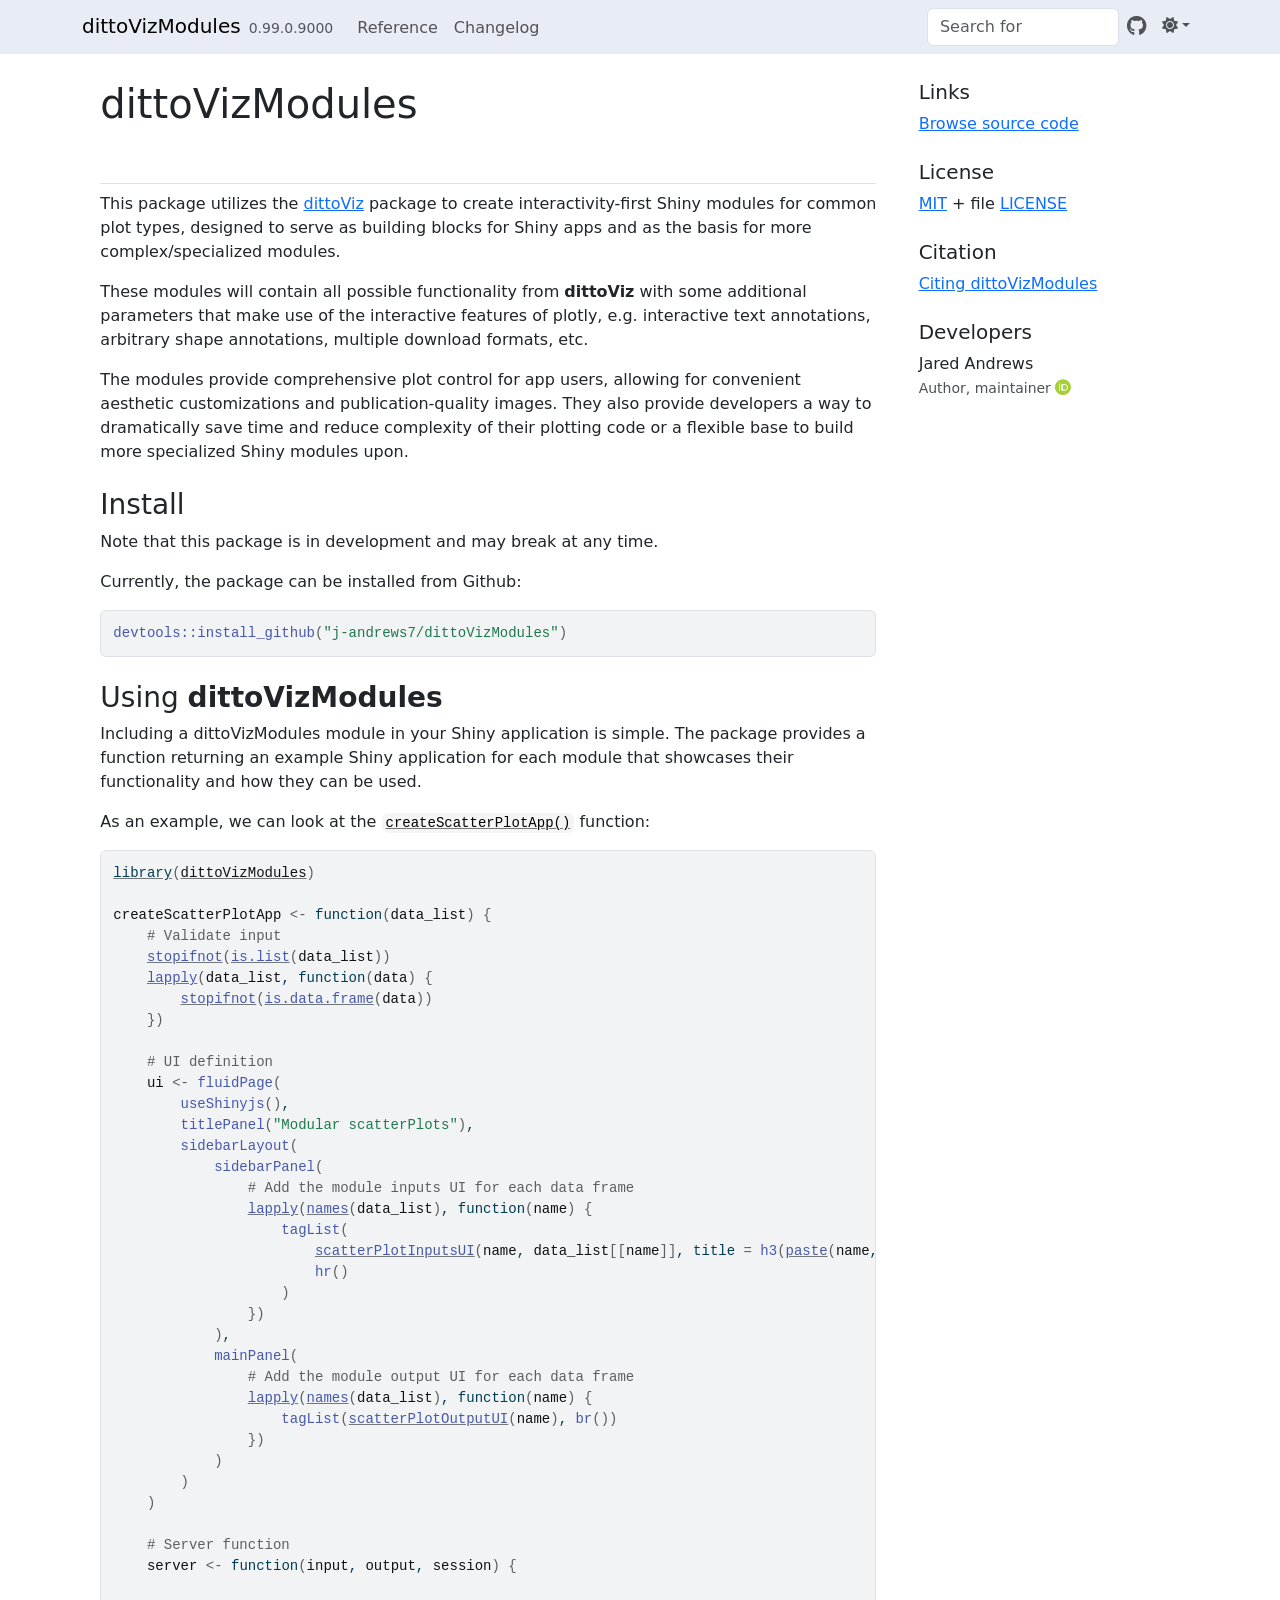
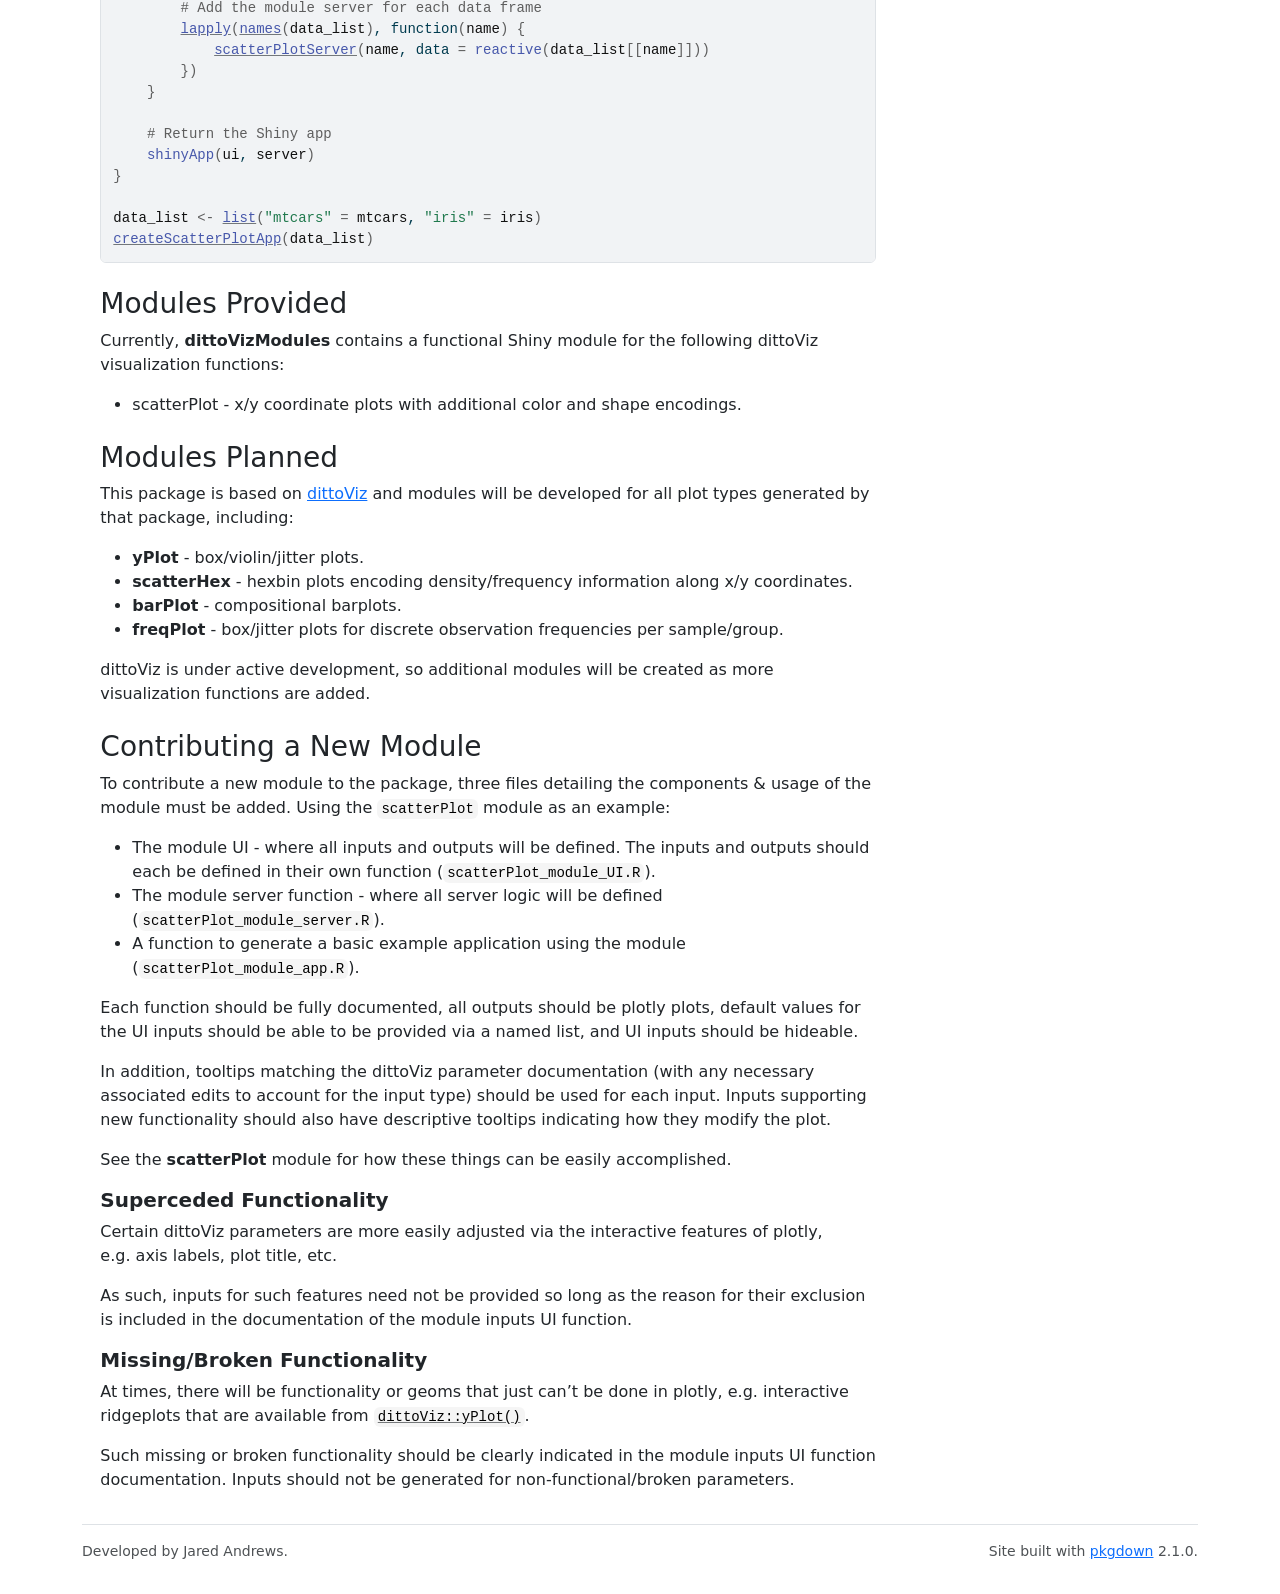
==== commit 94c9af1a: "Deploying to gh-pages from @ j-andrews7/dittoVizModules@cb7644881c184e750fd92a0aaeafe726b7f6c22c 🚀" ====
--- a/index.html
+++ b/index.html
@@ -90,24 +90,27 @@
 <span>        <span class="fu">titlePanel</span><span class="op">(</span><span class="st">"Modular scatterPlots"</span><span class="op">)</span>,</span>
 <span>        <span class="fu">sidebarLayout</span><span class="op">(</span></span>
 <span>            <span class="fu">sidebarPanel</span><span class="op">(</span></span>
-<span>                <span class="fu"><a href="reference/scatterplotInputsUI.html">scatterPlotInputsUI</a></span><span class="op">(</span><span class="st">"iris"</span>, <span class="va">data_list</span><span class="op">[[</span><span class="st">"iris"</span><span class="op">]</span><span class="op">]</span>,</span>
-<span>                    title <span class="op">=</span> <span class="fu">h3</span><span class="op">(</span><span class="st">"iris Settings"</span><span class="op">)</span>,</span>
-<span>                    defaults <span class="op">=</span> <span class="fu"><a href="https://rdrr.io/r/base/list.html" class="external-link">list</a></span><span class="op">(</span><span class="st">"x.by"</span> <span class="op">=</span> <span class="st">"Petal.Width"</span><span class="op">)</span></span>
-<span>                <span class="op">)</span>,</span>
-<span>                <span class="fu">hr</span><span class="op">(</span><span class="op">)</span>,</span>
-<span>                <span class="fu"><a href="reference/scatterplotInputsUI.html">scatterPlotInputsUI</a></span><span class="op">(</span><span class="st">"mtcars"</span>, <span class="va">data_list</span><span class="op">[[</span><span class="st">"mtcars"</span><span class="op">]</span><span class="op">]</span>,</span>
-<span>                    title <span class="op">=</span> <span class="fu">h3</span><span class="op">(</span><span class="st">"mtcars Settings"</span><span class="op">)</span>,</span>
-<span>                    defaults <span class="op">=</span> <span class="fu"><a href="https://rdrr.io/r/base/list.html" class="external-link">list</a></span><span class="op">(</span><span class="st">"y.by"</span> <span class="op">=</span> <span class="st">"vs"</span><span class="op">)</span></span>
-<span>                <span class="op">)</span></span>
+<span>                <span class="co"># Add the module inputs UI for each data frame</span></span>
+<span>                <span class="fu"><a href="https://rdrr.io/r/base/lapply.html" class="external-link">lapply</a></span><span class="op">(</span><span class="fu"><a href="https://rdrr.io/r/base/names.html" class="external-link">names</a></span><span class="op">(</span><span class="va">data_list</span><span class="op">)</span>, <span class="kw">function</span><span class="op">(</span><span class="va">name</span><span class="op">)</span> <span class="op">{</span></span>
+<span>                    <span class="fu">tagList</span><span class="op">(</span></span>
+<span>                        <span class="fu"><a href="reference/scatterplotInputsUI.html">scatterPlotInputsUI</a></span><span class="op">(</span><span class="va">name</span>, <span class="va">data_list</span><span class="op">[[</span><span class="va">name</span><span class="op">]</span><span class="op">]</span>, title <span class="op">=</span> <span class="fu">h3</span><span class="op">(</span><span class="fu"><a href="https://rdrr.io/r/base/paste.html" class="external-link">paste</a></span><span class="op">(</span><span class="va">name</span>, <span class="st">"Settings"</span><span class="op">)</span><span class="op">)</span><span class="op">)</span>,</span>
+<span>                        <span class="fu">hr</span><span class="op">(</span><span class="op">)</span></span>
+<span>                    <span class="op">)</span></span>
+<span>                <span class="op">}</span><span class="op">)</span></span>
 <span>            <span class="op">)</span>,</span>
 <span>            <span class="fu">mainPanel</span><span class="op">(</span></span>
-<span>                <span class="fu">tagList</span><span class="op">(</span><span class="fu"><a href="reference/scatterplotOutputUI.html">scatterPlotOutputUI</a></span><span class="op">(</span><span class="st">"iris"</span><span class="op">)</span>, <span class="fu">br</span><span class="op">(</span><span class="op">)</span>, <span class="fu"><a href="reference/scatterplotOutputUI.html">scatterPlotOutputUI</a></span><span class="op">(</span><span class="st">"mtcars"</span><span class="op">)</span><span class="op">)</span></span>
+<span>                <span class="co"># Add the module output UI for each data frame</span></span>
+<span>                <span class="fu"><a href="https://rdrr.io/r/base/lapply.html" class="external-link">lapply</a></span><span class="op">(</span><span class="fu"><a href="https://rdrr.io/r/base/names.html" class="external-link">names</a></span><span class="op">(</span><span class="va">data_list</span><span class="op">)</span>, <span class="kw">function</span><span class="op">(</span><span class="va">name</span><span class="op">)</span> <span class="op">{</span></span>
+<span>                    <span class="fu">tagList</span><span class="op">(</span><span class="fu"><a href="reference/scatterplotOutputUI.html">scatterPlotOutputUI</a></span><span class="op">(</span><span class="va">name</span><span class="op">)</span>, <span class="fu">br</span><span class="op">(</span><span class="op">)</span><span class="op">)</span></span>
+<span>                <span class="op">}</span><span class="op">)</span></span>
 <span>            <span class="op">)</span></span>
 <span>        <span class="op">)</span></span>
 <span>    <span class="op">)</span></span>
 <span></span>
 <span>    <span class="co"># Server function</span></span>
 <span>    <span class="va">server</span> <span class="op">&lt;-</span> <span class="kw">function</span><span class="op">(</span><span class="va">input</span>, <span class="va">output</span>, <span class="va">session</span><span class="op">)</span> <span class="op">{</span></span>
+<span></span>
+<span>        <span class="co"># Add the module server for each data frame</span></span>
 <span>        <span class="fu"><a href="https://rdrr.io/r/base/lapply.html" class="external-link">lapply</a></span><span class="op">(</span><span class="fu"><a href="https://rdrr.io/r/base/names.html" class="external-link">names</a></span><span class="op">(</span><span class="va">data_list</span><span class="op">)</span>, <span class="kw">function</span><span class="op">(</span><span class="va">name</span><span class="op">)</span> <span class="op">{</span></span>
 <span>            <span class="fu"><a href="reference/scatterplotServer.html">scatterPlotServer</a></span><span class="op">(</span><span class="va">name</span>, data <span class="op">=</span> <span class="fu">reactive</span><span class="op">(</span><span class="va">data_list</span><span class="op">[[</span><span class="va">name</span><span class="op">]</span><span class="op">]</span><span class="op">)</span><span class="op">)</span></span>
 <span>        <span class="op">}</span><span class="op">)</span></span>
